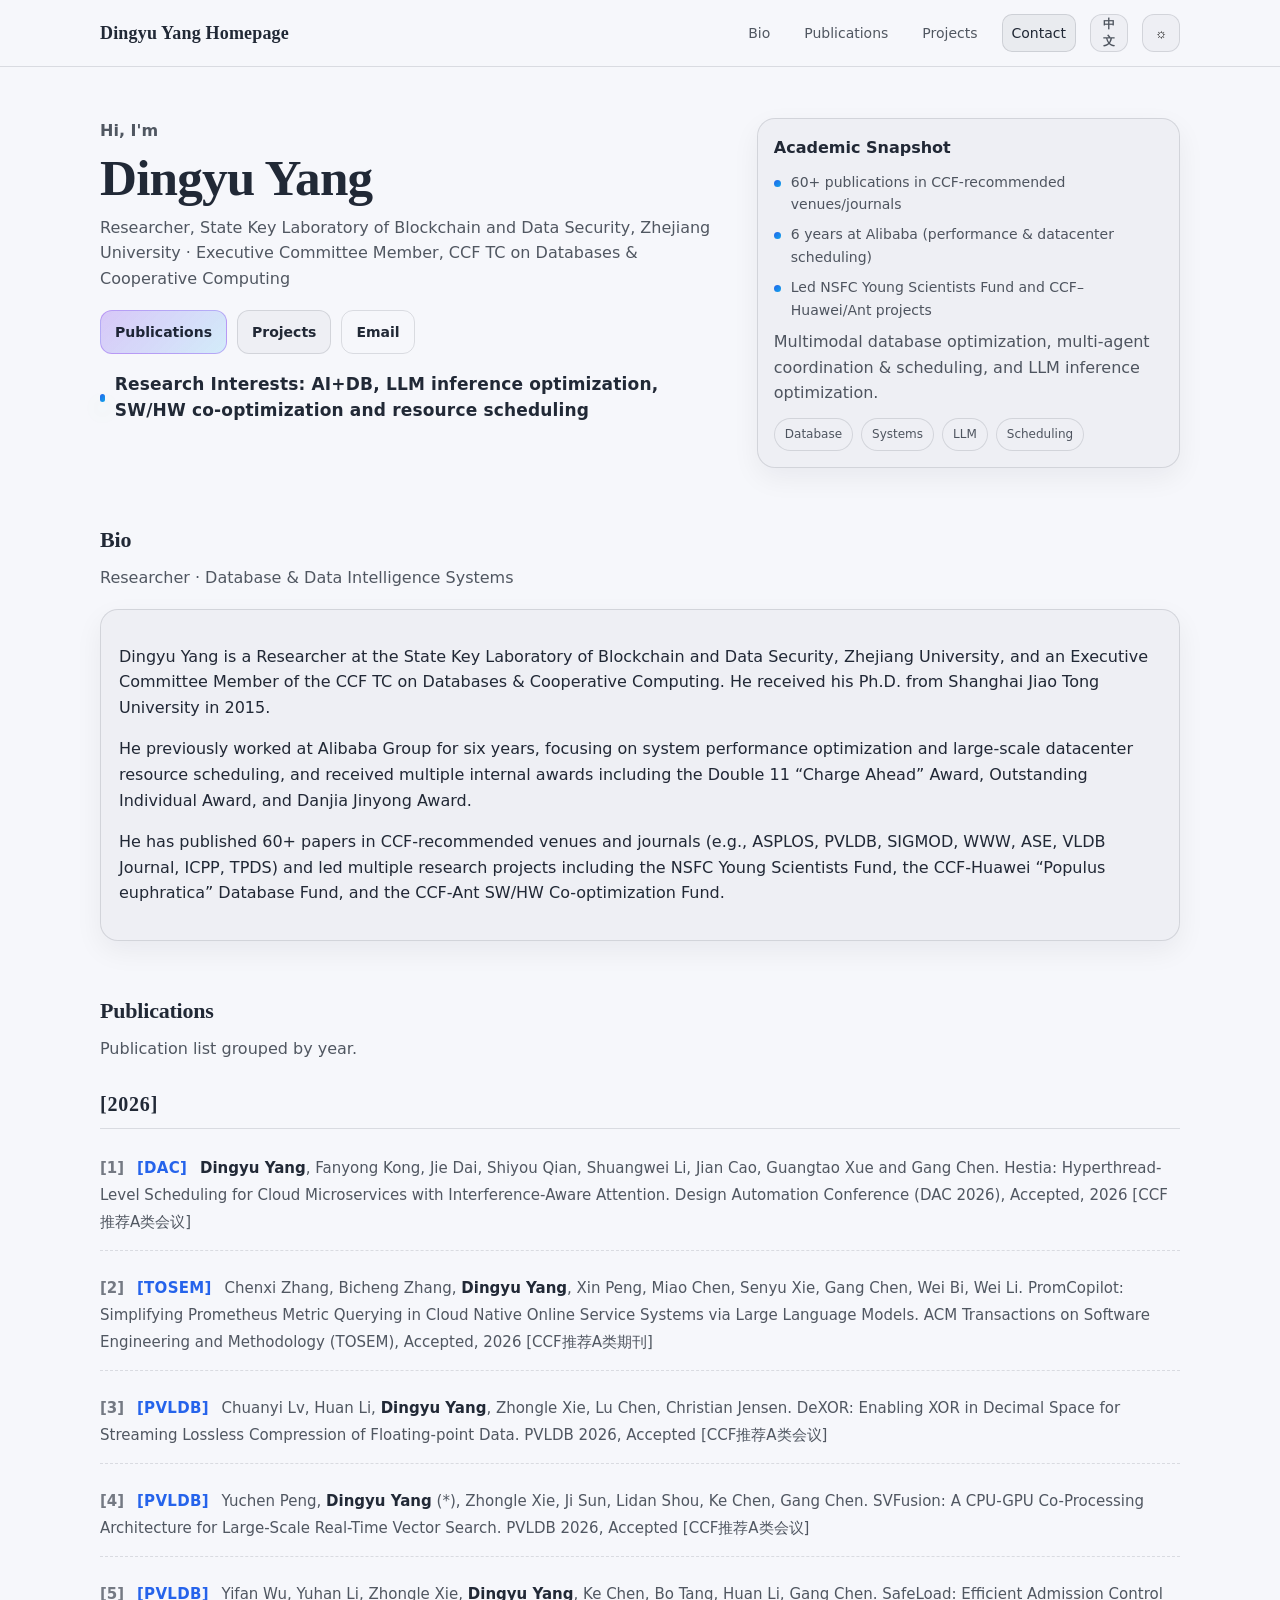
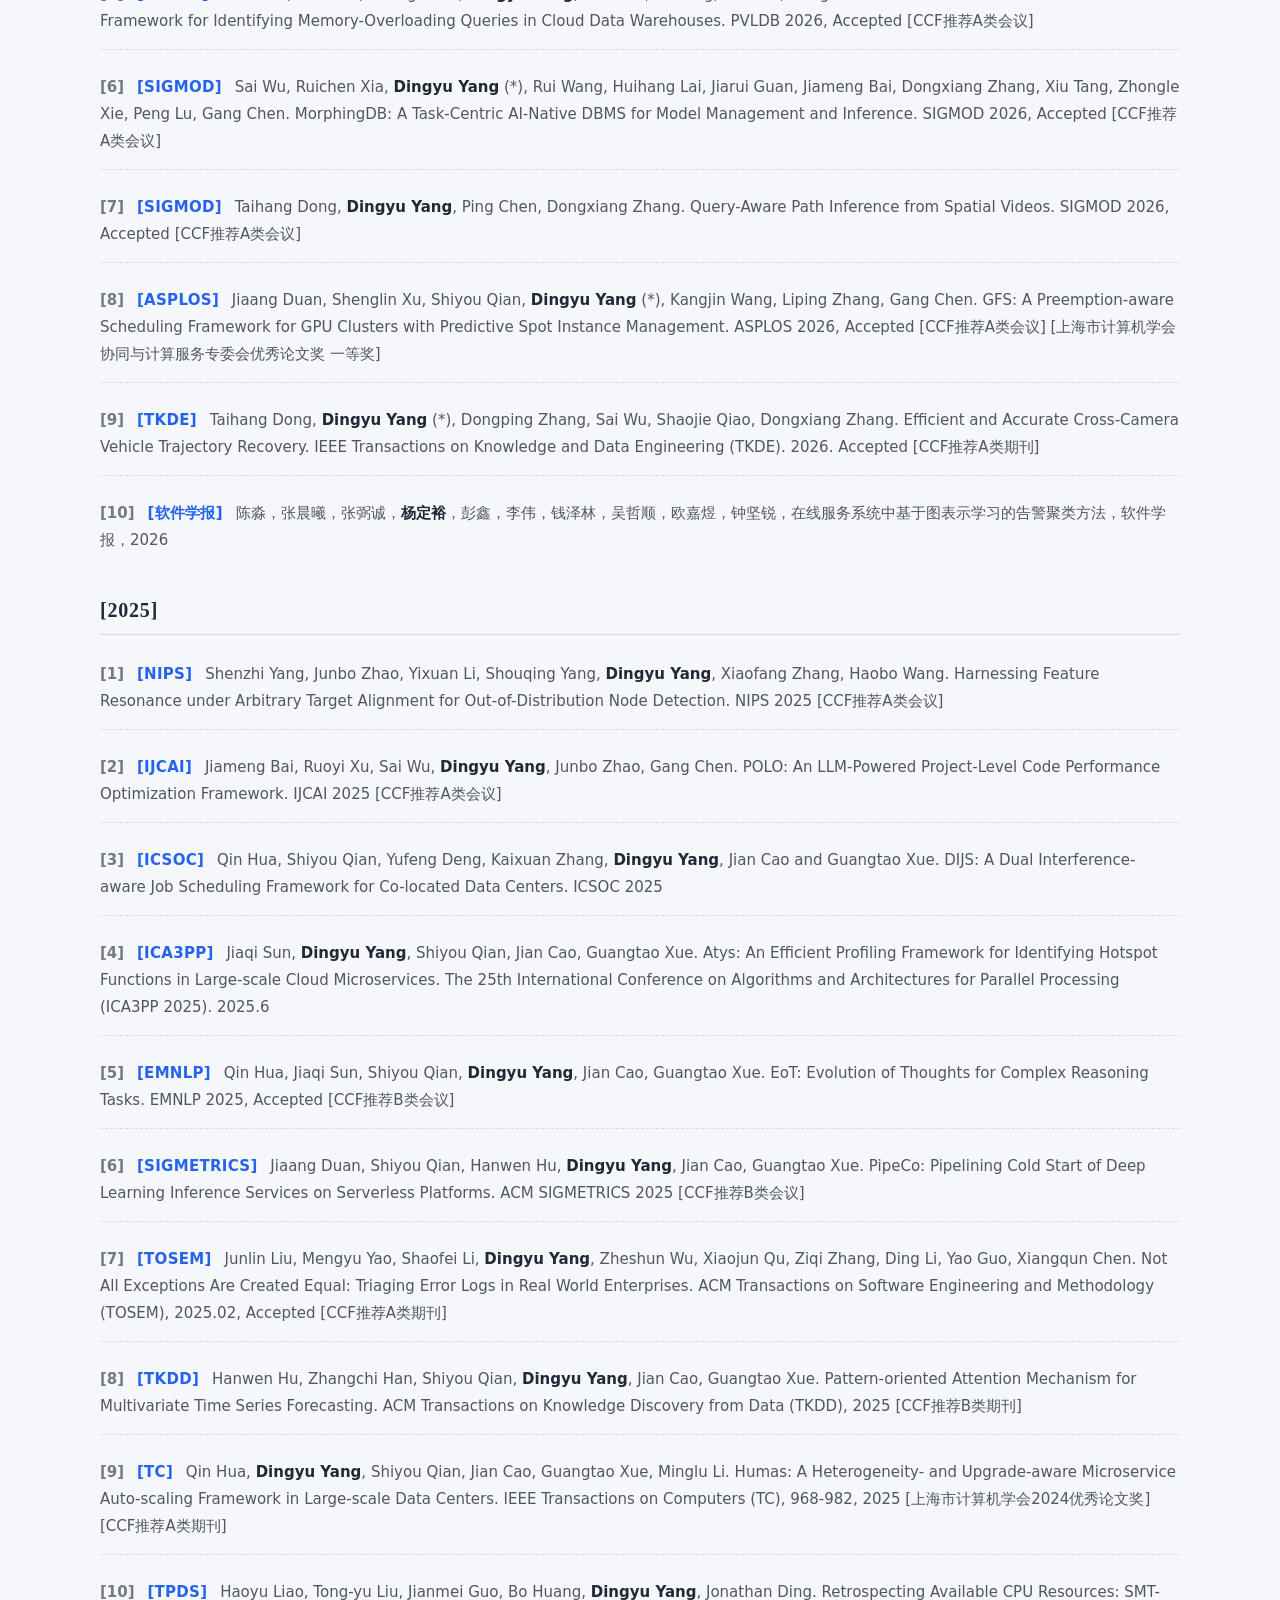
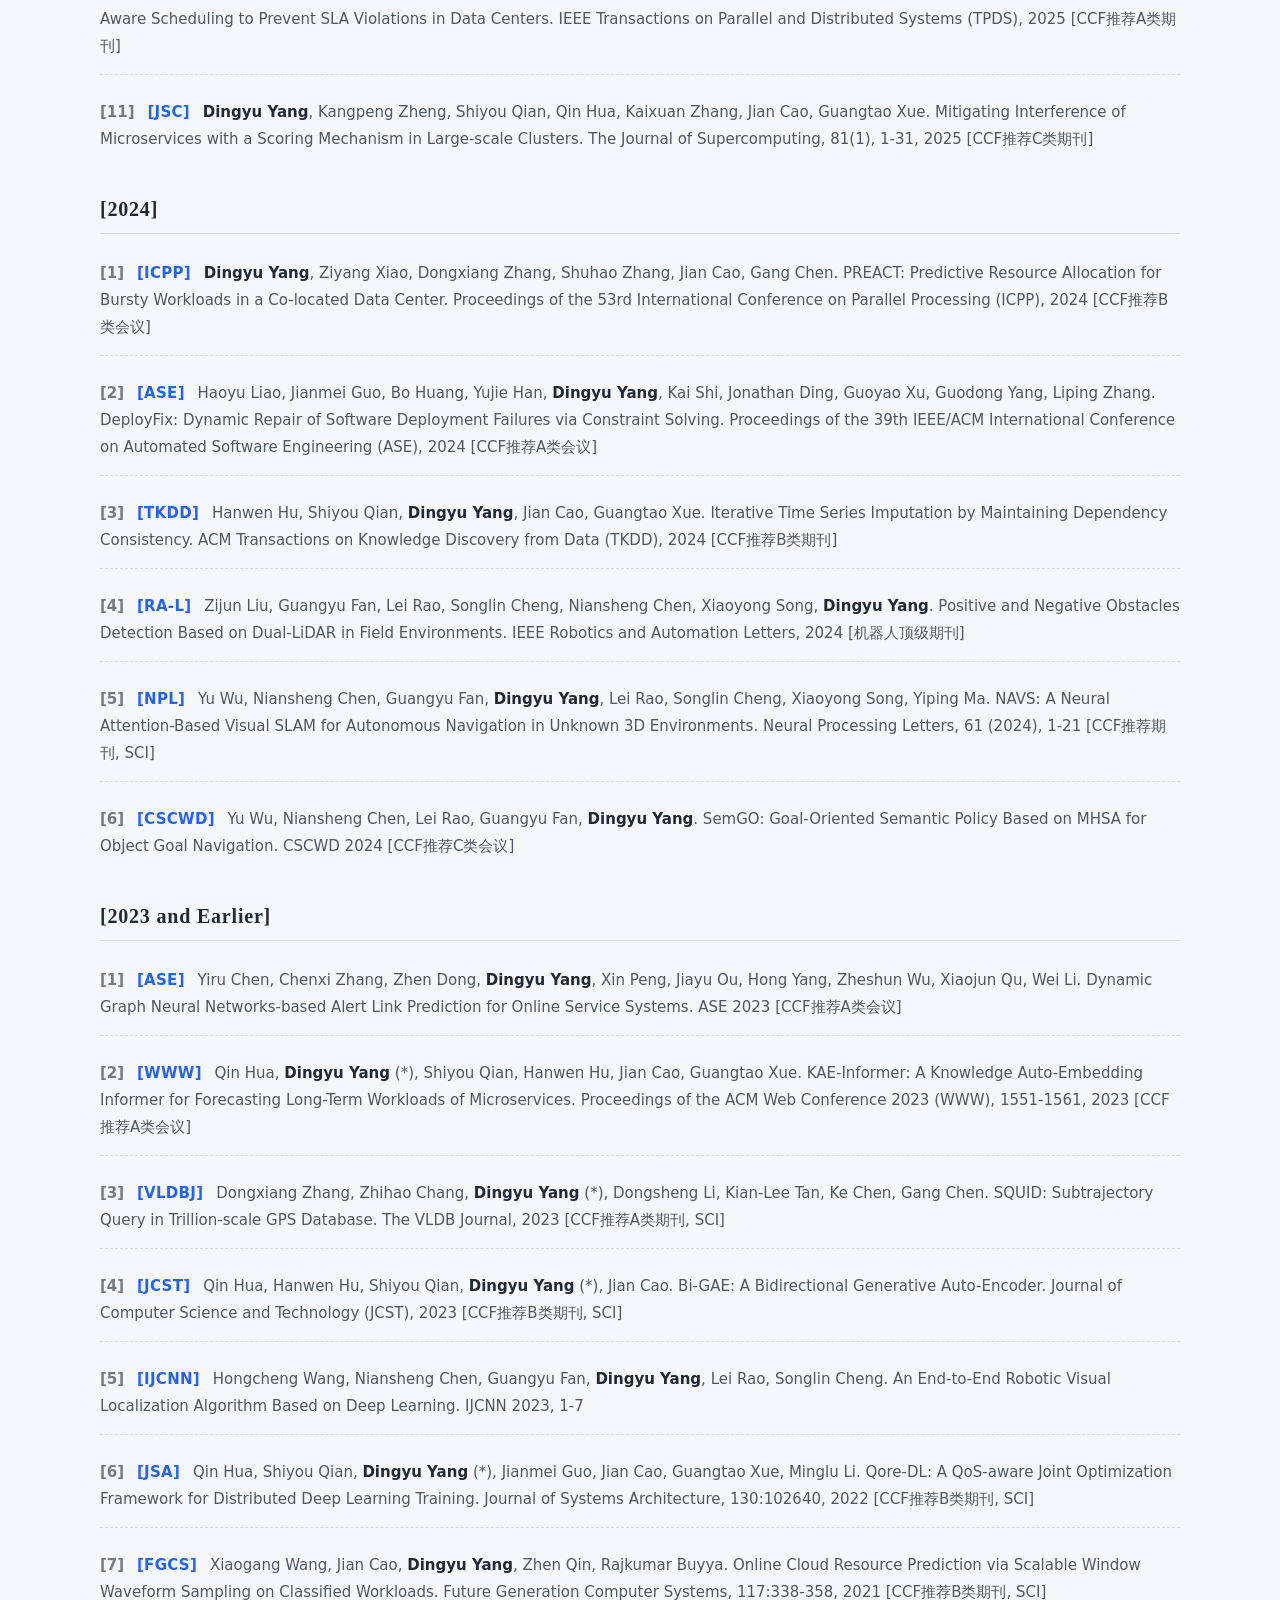
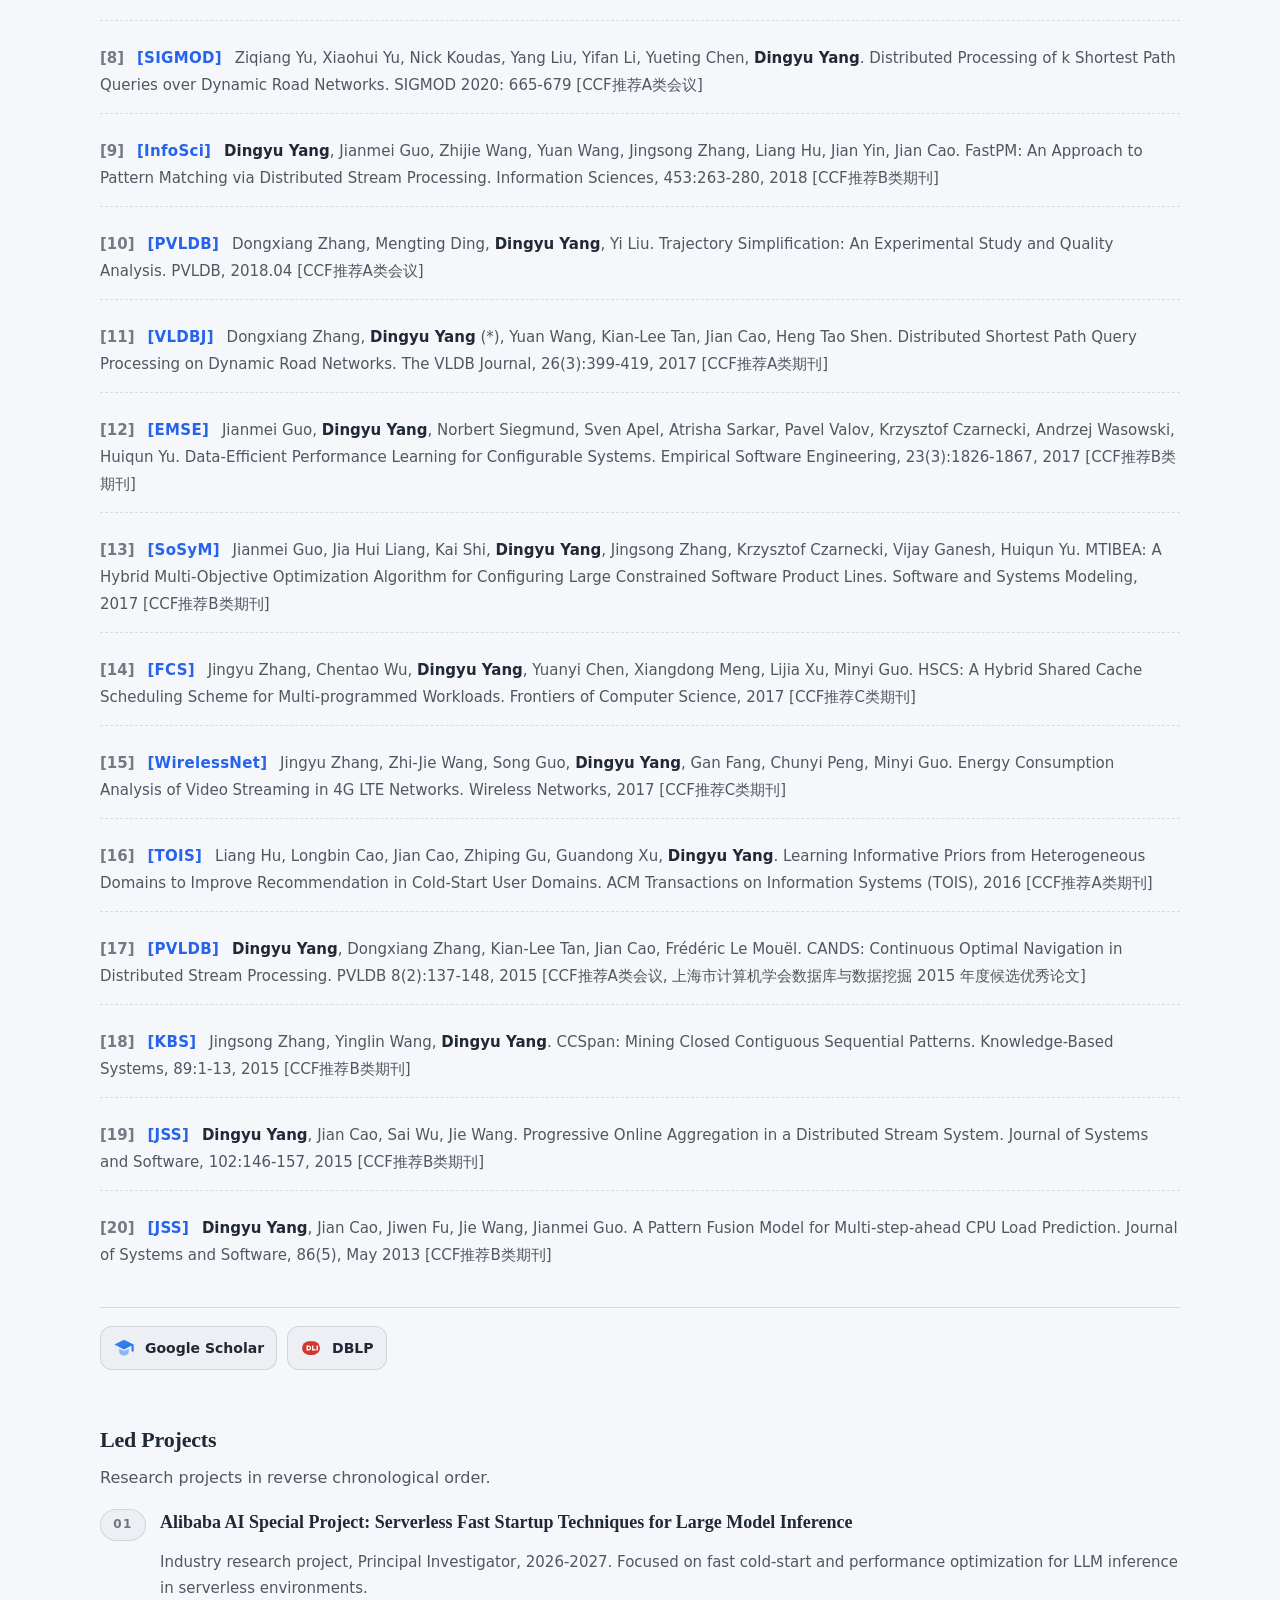
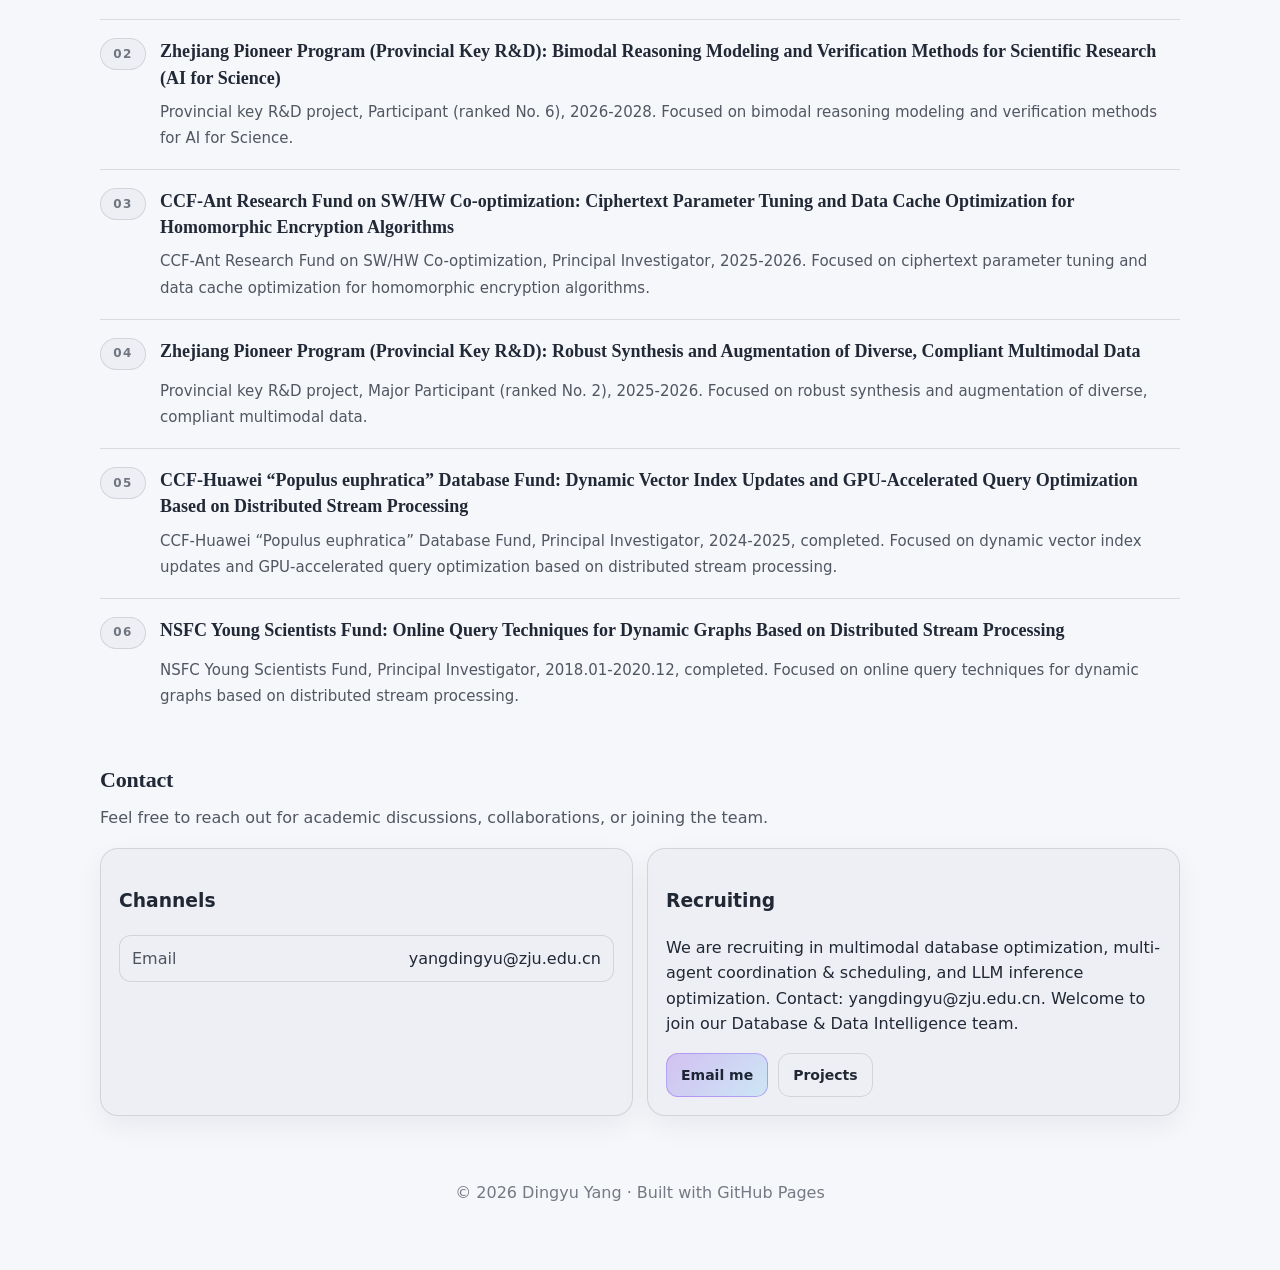
==== index.html @ 8c2ed3d3 "Mirror site files to repository root for Pages" ====
<!doctype html>
<html lang="zh-CN" data-lang="zh">
  <head>
    <meta charset="UTF-8" />
    <meta name="viewport" content="width=device-width, initial-scale=1" />
    <meta name="color-scheme" content="light dark" />

    <title data-i18n="meta.title">你的名字 · 个人主页</title>
    <meta name="description" data-i18n-content="meta.description" content="" />

    <meta property="og:title" data-i18n-content="meta.ogTitle" content="" />
    <meta
      property="og:description"
      data-i18n-content="meta.ogDescription"
      content=""
    />
    <meta property="og:type" content="website" />

    <link rel="icon" href="./assets/favicon.svg" type="image/svg+xml" />
    <link rel="stylesheet" href="./assets/style.css" />
    <script defer src="./assets/main.js"></script>
  </head>

  <body>
    <a class="skip" href="#content" data-i18n="a11y.skip">跳到主要内容</a>

    <header class="top">
      <div class="container top-inner">
        <a class="brand" href="./" data-i18n="hero.siteTitle">杨定裕个人主页</a>

        <nav class="nav" aria-label="主导航">
          <a href="#bio" data-i18n="nav.bio">简介</a>
          <a href="#publications" data-i18n="nav.publications">发表论文</a>
          <a href="#projects" data-i18n="nav.projects">主持项目</a>
          <a href="#contact" data-i18n="nav.contact">联系</a>

          <button class="icon-btn" type="button" data-lang-toggle>
            <span class="lang" aria-hidden="true">EN</span>
            <span class="sr-only" data-i18n="a11y.toggleLang">切换语言</span>
          </button>
          <button class="icon-btn" type="button" data-theme-toggle>
            <span class="icon" aria-hidden="true">☾</span>
            <span class="sr-only" data-i18n="a11y.toggleTheme">切换主题</span>
          </button>
        </nav>
      </div>
    </header>

    <main id="content" class="container">
      <section class="hero">
        <div class="hero-grid">
          <div>
            <p class="kicker" data-i18n="hero.kicker">你好，我是</p>
            <h1 class="title" data-i18n="name">杨定裕</h1>
            <p class="subtitle" data-i18n="hero.subtitle"></p>

            <div class="cta">
              <a class="btn primary" href="#publications" data-i18n="hero.viewPublications"
                >看论文</a
              >
              <a class="btn" href="#projects" data-i18n="hero.viewProjects">看项目</a>
              <a
                class="btn ghost"
                href="mailto:yangdingyu@zju.edu.cn"
                data-i18n="hero.email"
                >邮箱联系</a
              >
            </div>

            <ul class="meta">
              <li>
                <span class="dot" aria-hidden="true"></span>
                <span class="meta-strong" data-i18n="hero.focus"></span>
              </li>
            </ul>
          </div>

          <aside class="card hero-card" aria-label="快速信息">
            <div class="hero-card-body">
              <p class="hero-card-title" data-i18n="hero.cardTitle">Academic Profile</p>
              <ul class="highlights" aria-label="Highlights">
                <li class="highlight" data-i18n="hero.h1"></li>
                <li class="highlight" data-i18n="hero.h2"></li>
                <li class="highlight" data-i18n="hero.h3"></li>
              </ul>
              <p class="hero-card-text" data-i18n="hero.nowText"></p>
              <div class="chips" aria-label="技能标签">
                <span class="chip">Database</span>
                <span class="chip">Systems</span>
                <span class="chip">LLM</span>
                <span class="chip">Scheduling</span>
              </div>
            </div>
          </aside>
        </div>
      </section>

      <section id="bio" class="section">
        <div class="section-head">
          <h2 data-i18n="bio.title">个人简介</h2>
          <p data-i18n="bio.lead"></p>
        </div>

        <article class="card">
          <p data-i18n="bio.p1"></p>
          <p data-i18n="bio.p2"></p>
          <p data-i18n="bio.p3"></p>
        </article>
      </section>

      <section id="publications" class="section">
        <div class="section-head">
          <h2 data-i18n="pubs.title">发表论文</h2>
          <p data-i18n="pubs.lead"></p>
        </div>
        <div data-publications></div>
        <div class="scholar-links" aria-label="Academic Links">
          <a
            class="scholar-link"
            href="https://scholar.google.com/citations?user=vzkukR0AAAAJ"
            target="_blank"
            rel="noreferrer"
            aria-label="Google Scholar"
            title="Google Scholar"
          >
            <img
              class="profile-logo"
              src="./assets/google-scholar.svg"
              alt="Google Scholar"
              width="22"
              height="22"
            />
            <span>Google Scholar</span>
          </a>
          <a
            class="scholar-link"
            href="https://dblp.org/pid/119/6899.html"
            target="_blank"
            rel="noreferrer"
            aria-label="DBLP"
            title="DBLP"
          >
            <img
              class="profile-logo"
              src="./assets/dblp.svg"
              alt="DBLP"
              width="22"
              height="22"
            />
            <span>DBLP</span>
          </a>
        </div>
      </section>

      <section id="projects" class="section">
        <div class="section-head">
          <h2 data-i18n="projects.title">主持项目</h2>
          <p data-i18n="projects.lead"></p>
        </div>

        <ol class="project-entries">
          <li class="project-entry">
            <div class="project-entry-head">
              <span class="project-index">01</span>
              <h3 class="project-entry-title" data-i18n="projects.p1.title"></h3>
            </div>
            <p class="project-entry-meta" data-i18n="projects.p1.meta"></p>
          </li>
          <li class="project-entry">
            <div class="project-entry-head">
              <span class="project-index">02</span>
              <h3 class="project-entry-title" data-i18n="projects.p2.title"></h3>
            </div>
            <p class="project-entry-meta" data-i18n="projects.p2.meta"></p>
          </li>
          <li class="project-entry">
            <div class="project-entry-head">
              <span class="project-index">03</span>
              <h3 class="project-entry-title" data-i18n="projects.p3.title"></h3>
            </div>
            <p class="project-entry-meta" data-i18n="projects.p3.meta"></p>
          </li>
          <li class="project-entry">
            <div class="project-entry-head">
              <span class="project-index">04</span>
              <h3 class="project-entry-title" data-i18n="projects.p4.title"></h3>
            </div>
            <p class="project-entry-meta" data-i18n="projects.p4.meta"></p>
          </li>
          <li class="project-entry">
            <div class="project-entry-head">
              <span class="project-index">05</span>
              <h3 class="project-entry-title" data-i18n="projects.p5.title"></h3>
            </div>
            <p class="project-entry-meta" data-i18n="projects.p5.meta"></p>
          </li>
          <li class="project-entry">
            <div class="project-entry-head">
              <span class="project-index">06</span>
              <h3 class="project-entry-title" data-i18n="projects.p6.title"></h3>
            </div>
            <p class="project-entry-meta" data-i18n="projects.p6.meta"></p>
          </li>
        </ol>
      </section>

      <section id="contact" class="section">
        <div class="section-head">
          <h2 data-i18n="contact.title">联系我</h2>
          <p data-i18n="contact.lead"></p>
        </div>

        <div class="grid-2">
          <div class="card">
            <h3 data-i18n="contact.channels">常用渠道</h3>
            <ul class="contact">
              <li>
                <span class="muted">Email</span>
                <a href="mailto:yangdingyu@zju.edu.cn">yangdingyu@zju.edu.cn</a>
              </li>
            </ul>
          </div>

          <div class="card">
            <h3 data-i18n="contact.joinTitle">团队招收</h3>
            <p data-i18n="contact.joinBody"></p>
            <div class="cta">
              <a class="btn primary" href="mailto:yangdingyu@zju.edu.cn" data-i18n="contact.joinCta"
                >邮件联系</a
              >
              <a class="btn ghost" href="#projects" data-i18n="contact.joinMore">看项目</a>
            </div>
          </div>
        </div>
      </section>

      <footer class="footer">
        <p>
          © <span data-year></span> <span data-i18n="footer.text"></span>
        </p>
      </footer>
    </main>
  </body>
</html>
---- assets/style.css ----
:root {
  --bg: #0b1220;
  --panel: rgba(255, 255, 255, 0.055);
  --panel-strong: rgba(255, 255, 255, 0.09);
  --text: rgba(255, 255, 255, 0.9);
  --muted: rgba(255, 255, 255, 0.72);
  --faint: rgba(255, 255, 255, 0.58);
  --border: rgba(255, 255, 255, 0.12);
  --brand: #2563eb;
  --brand-2: #0ea5e9;
  --shadow: 0 10px 28px rgba(0, 0, 0, 0.28);

  --radius: 18px;
  --radius-sm: 12px;
  --max: 1080px;
  --header-height: 74px;

  --font: ui-sans-serif, system-ui, -apple-system, "Segoe UI", Roboto,
    "PingFang SC", "Hiragino Sans GB", "Noto Sans CJK SC", "Microsoft YaHei",
    "Helvetica Neue", Arial, "Apple Color Emoji", "Segoe UI Emoji";

  --font-serif: ui-serif, Georgia, Cambria, "Times New Roman",
    "Noto Serif CJK SC", "Songti SC", STSong, serif;
}

html[data-theme="light"] {
  --bg: #f6f7fb;
  --panel: rgba(10, 18, 32, 0.03);
  --panel-strong: rgba(10, 18, 32, 0.055);
  --text: rgba(10, 18, 32, 0.9);
  --muted: rgba(10, 18, 32, 0.7);
  --faint: rgba(10, 18, 32, 0.55);
  --border: rgba(10, 18, 32, 0.12);
  --shadow: 0 10px 28px rgba(10, 18, 32, 0.06);
}

* {
  box-sizing: border-box;
}

html,
body {
  height: 100%;
  scroll-behavior: smooth;
}

body {
  margin: 0;
  padding-top: var(--header-height);
  font-family: var(--font);
  color: var(--text);
  background: var(--bg);
  line-height: 1.6;
}

a {
  color: inherit;
  text-decoration: none;
}

a:hover {
  text-decoration: underline;
}

.container {
  width: min(var(--max), calc(100% - 40px));
  margin: 0 auto;
}

.skip {
  position: absolute;
  left: -999px;
  top: 12px;
  padding: 10px 12px;
  background: var(--panel-strong);
  border: 1px solid var(--border);
  border-radius: 10px;
}

.skip:focus {
  left: 12px;
}

.top {
  position: fixed;
  top: 0;
  left: 0;
  right: 0;
  z-index: 10;
  backdrop-filter: blur(14px);
  background: rgba(5, 10, 18, 0.55);
  background: color-mix(in srgb, var(--bg) 72%, transparent);
  border-bottom: 1px solid var(--border);
}

html[data-theme="light"] .top {
  background: rgba(246, 247, 251, 0.85);
  background: color-mix(in srgb, var(--bg) 84%, transparent);
}

.top-inner {
  display: flex;
  align-items: center;
  justify-content: space-between;
  padding: 14px 0;
  gap: 14px;
}

.brand {
  display: inline-flex;
  align-items: center;
  min-height: 24px;
  color: var(--text);
  text-decoration: none;
  font-family: var(--font-serif);
  font-size: 18px;
  font-weight: 700;
  letter-spacing: 0.01em;
  white-space: nowrap;
}

.brand:hover {
  text-decoration: none;
}

.nav {
  display: flex;
  align-items: center;
  gap: 14px;
  font-size: 14px;
}

.nav a {
  padding: 8px 10px;
  border-radius: 10px;
  color: var(--muted);
  text-decoration: none;
  transition:
    color 160ms ease,
    background-color 160ms ease,
    box-shadow 160ms ease;
}

.nav a:hover {
  background: var(--panel);
  color: var(--text);
}

.nav a.is-active {
  color: var(--text);
  background: var(--panel-strong);
  box-shadow: inset 0 0 0 1px var(--border);
}

.icon-btn {
  display: inline-flex;
  align-items: center;
  justify-content: center;
  width: 38px;
  height: 38px;
  border-radius: 12px;
  border: 1px solid var(--border);
  background: var(--panel);
  cursor: pointer;
}

.icon-btn:hover {
  background: var(--panel-strong);
}

.sr-only {
  position: absolute;
  width: 1px;
  height: 1px;
  padding: 0;
  margin: -1px;
  overflow: hidden;
  clip: rect(0, 0, 0, 0);
  white-space: nowrap;
  border: 0;
}

.lang {
  font-weight: 800;
  font-size: 12px;
  letter-spacing: 0.2px;
  color: var(--muted);
}

.hero {
  padding: 44px 0 10px;
}

.hero-grid {
  display: grid;
  grid-template-columns: 1.5fr 1fr;
  gap: 22px;
  align-items: start;
}

.kicker {
  margin: 0 0 6px;
  color: var(--muted);
  font-weight: 600;
}

.title {
  margin: 0 0 10px;
  font-size: clamp(38px, 4vw, 56px);
  line-height: 1.08;
  letter-spacing: -0.8px;
  font-family: var(--font-serif);
}

.subtitle {
  margin: 0 0 18px;
  color: var(--muted);
  font-size: 16px;
  max-width: 60ch;
}

.cta {
  display: flex;
  flex-wrap: wrap;
  gap: 10px;
  align-items: center;
}

.btn {
  display: inline-flex;
  align-items: center;
  justify-content: center;
  padding: 10px 14px;
  border-radius: 12px;
  border: 1px solid var(--border);
  background: var(--panel);
  text-decoration: none;
  font-weight: 600;
  font-size: 14px;
  gap: 8px;
}

.btn:hover {
  background: var(--panel-strong);
  text-decoration: none;
}

.btn.primary {
  border-color: rgba(124, 58, 237, 0.35);
  background: linear-gradient(135deg, rgba(124, 58, 237, 0.25), rgba(56, 189, 248, 0.18));
}

.btn.ghost {
  background: transparent;
}

.meta {
  margin: 18px 0 0;
  padding: 0;
  list-style: none;
  display: grid;
  gap: 8px;
  color: var(--faint);
  font-size: 14px;
}

.meta li {
  display: flex;
  align-items: center;
  gap: 10px;
}

.meta-strong {
  color: var(--text);
  font-size: 17px;
  line-height: 1.5;
  font-weight: 600;
  letter-spacing: 0.01em;
}

.dot {
  width: 8px;
  height: 8px;
  border-radius: 999px;
  background: linear-gradient(135deg, var(--brand), var(--brand-2));
  box-shadow: 0 10px 20px rgba(34, 197, 94, 0.2);
}

.card {
  background: var(--panel);
  border: 1px solid var(--border);
  border-radius: var(--radius);
  padding: 18px;
  box-shadow: var(--shadow);
}

.hero-card {
  padding: 16px;
  display: flex;
  flex-direction: column;
  gap: 12px;
}

.hero-card-body {
  padding-top: 0;
}

.hero-card-title {
  margin: 0;
  font-weight: 800;
}

.hero-card-text {
  margin: 8px 0 12px;
  color: var(--muted);
}

.highlights {
  margin: 10px 0 0;
  padding: 0;
  list-style: none;
  display: grid;
  gap: 8px;
}

.highlight {
  display: flex;
  gap: 10px;
  align-items: baseline;
  color: var(--muted);
  font-size: 14px;
}

.highlight::before {
  content: "";
  width: 7px;
  height: 7px;
  border-radius: 999px;
  margin-top: 7px;
  background: linear-gradient(135deg, var(--brand), var(--brand-2));
  flex: none;
}

.chips {
  display: flex;
  flex-wrap: wrap;
  gap: 8px;
}

.chip {
  padding: 6px 10px;
  border-radius: 999px;
  border: 1px solid var(--border);
  background: rgba(255, 255, 255, 0.04);
  font-size: 12px;
  color: var(--muted);
}

.scholar-links {
  display: flex;
  flex-wrap: wrap;
  gap: 10px;
  margin-top: 24px;
  padding-top: 18px;
  border-top: 1px solid var(--border);
}

.scholar-link {
  display: inline-flex;
  align-items: center;
  gap: 10px;
  padding: 10px 12px;
  border-radius: 12px;
  border: 1px solid var(--border);
  background: var(--panel);
  color: var(--text);
  text-decoration: none;
  font-size: 14px;
  font-weight: 600;
  transition:
    transform 160ms ease,
    background-color 160ms ease,
    border-color 160ms ease;
}

.scholar-link:hover {
  text-decoration: none;
  background: var(--panel-strong);
  border-color: color-mix(in srgb, var(--brand) 40%, var(--border));
  transform: translateY(-1px);
}

.profile-logo {
  width: 22px;
  height: 22px;
  display: block;
  flex: none;
}

.section {
  padding: 44px 0 8px;
  scroll-margin-top: calc(var(--header-height) + 18px);
}

.section-head {
  display: grid;
  gap: 8px;
  margin-bottom: 18px;
}

.section-head h2,
.section-head h1 {
  margin: 0;
  font-size: 22px;
  font-family: var(--font-serif);
  letter-spacing: -0.2px;
}

.section-head p {
  margin: 0;
  color: var(--muted);
}

.grid-3 {
  display: grid;
  grid-template-columns: repeat(3, 1fr);
  gap: 14px;
}

.grid-2 {
  display: grid;
  grid-template-columns: 1fr 1fr;
  gap: 14px;
}

.project-entries {
  list-style: none;
  margin: 0;
  padding: 0;
  display: grid;
  gap: 18px;
}

.project-entry {
  padding: 0 0 18px;
  border-bottom: 1px solid var(--border);
}

.project-entry:last-child {
  padding-bottom: 0;
  border-bottom: 0;
}

.project-entry-head {
  display: grid;
  grid-template-columns: 46px 1fr;
  gap: 14px;
  align-items: start;
}

.project-index {
  display: inline-flex;
  align-items: center;
  justify-content: center;
  min-height: 32px;
  border-radius: 999px;
  background: var(--panel);
  border: 1px solid var(--border);
  color: var(--faint);
  font-size: 12px;
  font-weight: 700;
  letter-spacing: 0.12em;
  font-variant-numeric: tabular-nums;
}

.project-entry-title {
  margin: 0;
  font-size: 18px;
  line-height: 1.45;
  font-family: var(--font-serif);
  color: var(--text);
}

.project-entry-meta {
  margin: 8px 0 0 60px;
  color: var(--muted);
  font-size: 15px;
  line-height: 1.75;
}

.links {
  display: flex;
  gap: 12px;
  font-size: 14px;
}

.links a {
  color: var(--text);
  text-decoration: none;
  border-bottom: 1px dashed rgba(255, 255, 255, 0.25);
}

html[data-theme="light"] .links a {
  border-bottom-color: rgba(10, 18, 32, 0.25);
}

.links a:hover {
  border-bottom-style: solid;
}

.timeline {
  list-style: none;
  padding: 0;
  margin: 0;
  display: grid;
  gap: 14px;
}

.pub-year {
  margin: 26px 0 12px;
  color: var(--text);
  font-weight: 700;
  letter-spacing: 0.04em;
  font-family: var(--font-serif);
  font-size: 20px;
  padding-bottom: 8px;
  border-bottom: 1px solid var(--border);
}

.pubs {
  list-style: none;
  padding: 0;
  margin: 0;
  display: grid;
  gap: 10px;
}

.pub-item {
  padding: 14px 0;
  border-bottom: 1px dashed var(--border);
}

.pub-idx {
  color: var(--faint);
  font-weight: 800;
  font-variant-numeric: tabular-nums;
  margin-right: 8px;
}

.pub-citation {
  margin: 0;
  color: var(--muted);
  font-size: 15px;
  line-height: 1.8;
}

.pub-badge {
  display: inline-flex;
  align-items: center;
  margin-right: 8px;
  color: var(--brand);
  font-weight: 800;
  letter-spacing: 0.02em;
}

.pub-author-strong {
  color: var(--text);
  font-weight: 800;
}

.pub-item:last-child {
  border-bottom: 0;
}

.timeline-item {
  padding: 16px 18px;
}

.timeline-head {
  display: flex;
  align-items: baseline;
  justify-content: space-between;
  gap: 14px;
}

.timeline-item h3 {
  margin: 0;
  font-size: 16px;
}

.timeline-item p {
  margin: 10px 0 0;
  color: var(--muted);
}

.muted {
  color: var(--muted);
}

.fine {
  margin: 12px 0 0;
  font-size: 13px;
}

.contact {
  margin: 0;
  padding: 0;
  list-style: none;
  display: grid;
  gap: 10px;
}

.contact li {
  display: flex;
  align-items: center;
  justify-content: space-between;
  gap: 12px;
  padding: 10px 12px;
  border: 1px solid var(--border);
  border-radius: var(--radius-sm);
  background: rgba(255, 255, 255, 0.03);
}

.footer {
  padding: 40px 0 48px;
  color: var(--faint);
  text-align: center;
}

code {
  font-family: ui-monospace, SFMono-Regular, Menlo, Monaco, Consolas,
    "Liberation Mono", "Courier New", monospace;
}

@media (max-width: 920px) {
  .hero-grid {
    grid-template-columns: 1fr;
  }
  .grid-3 {
    grid-template-columns: 1fr;
  }
  .grid-2 {
    grid-template-columns: 1fr;
  }
  .nav a {
    display: none;
  }
  .project-entry-head {
    grid-template-columns: 38px 1fr;
    gap: 12px;
  }
  .project-entry-meta {
    margin-left: 50px;
  }
}
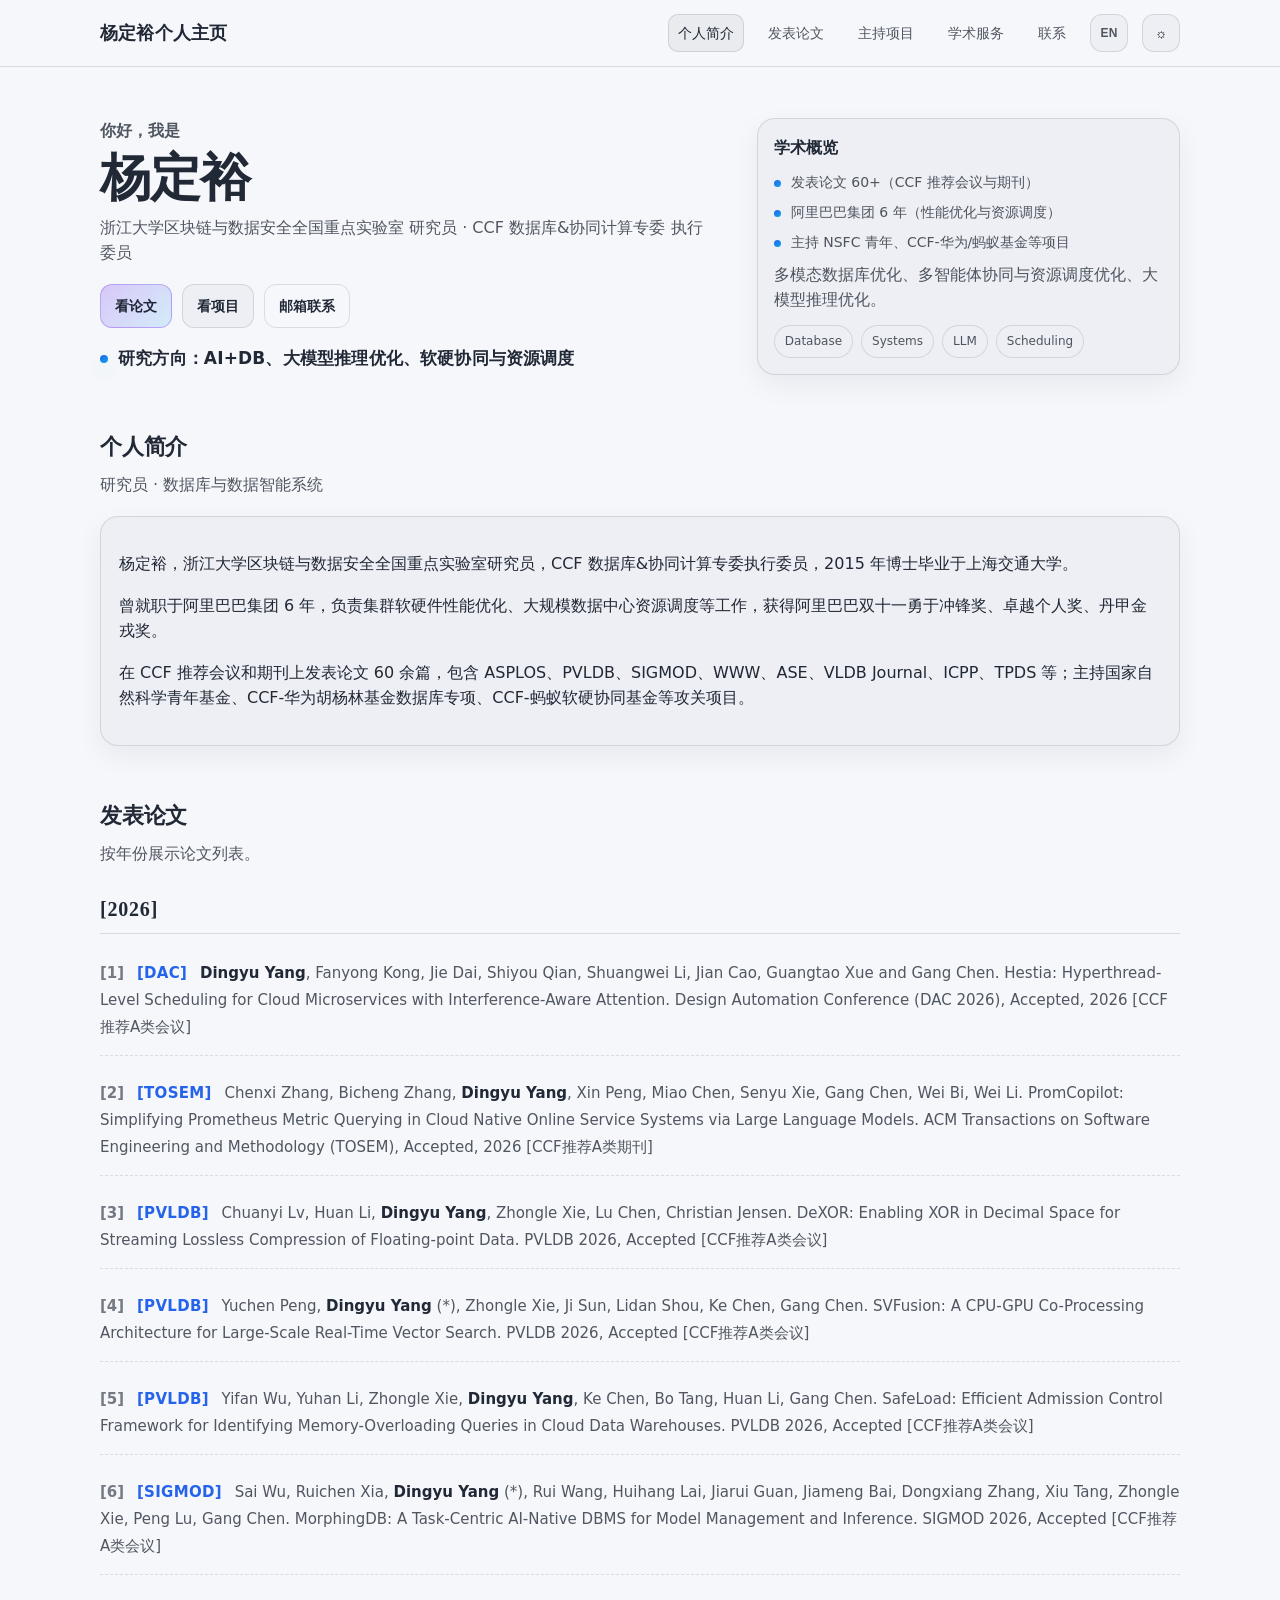
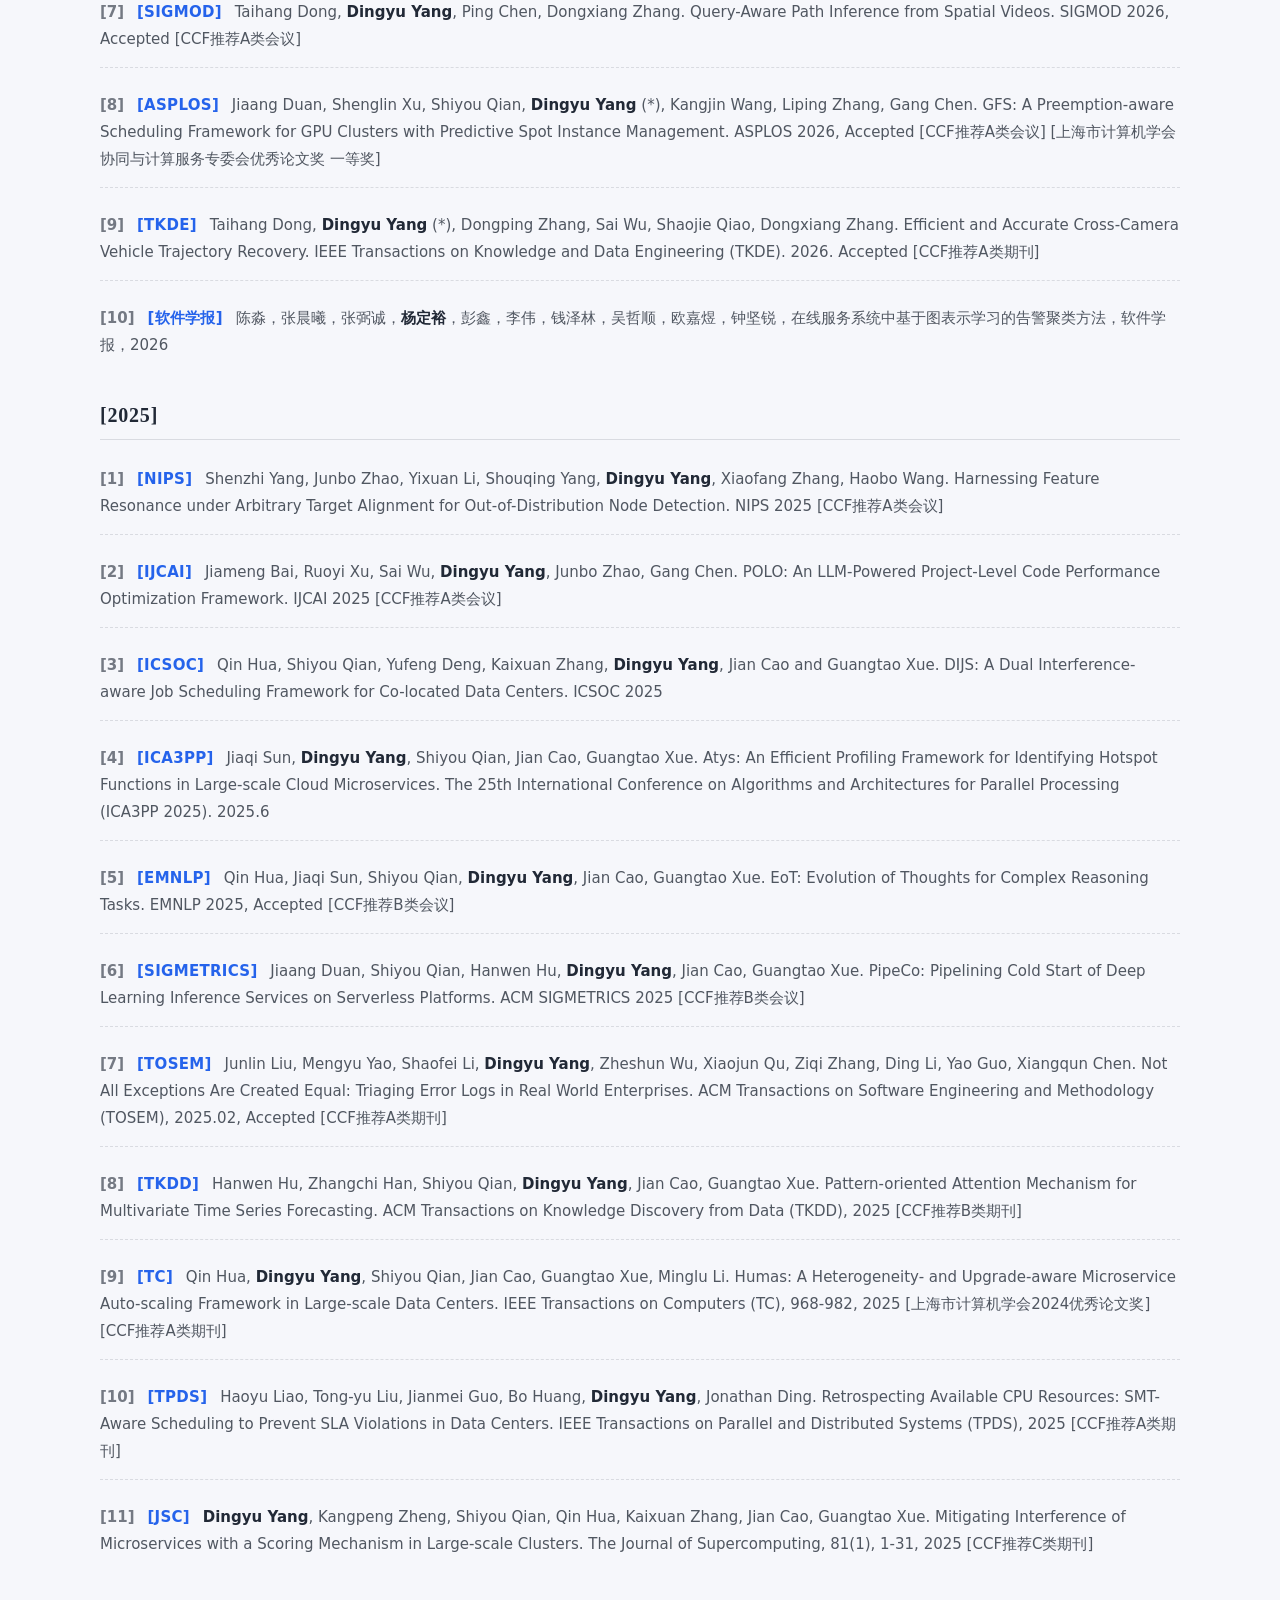
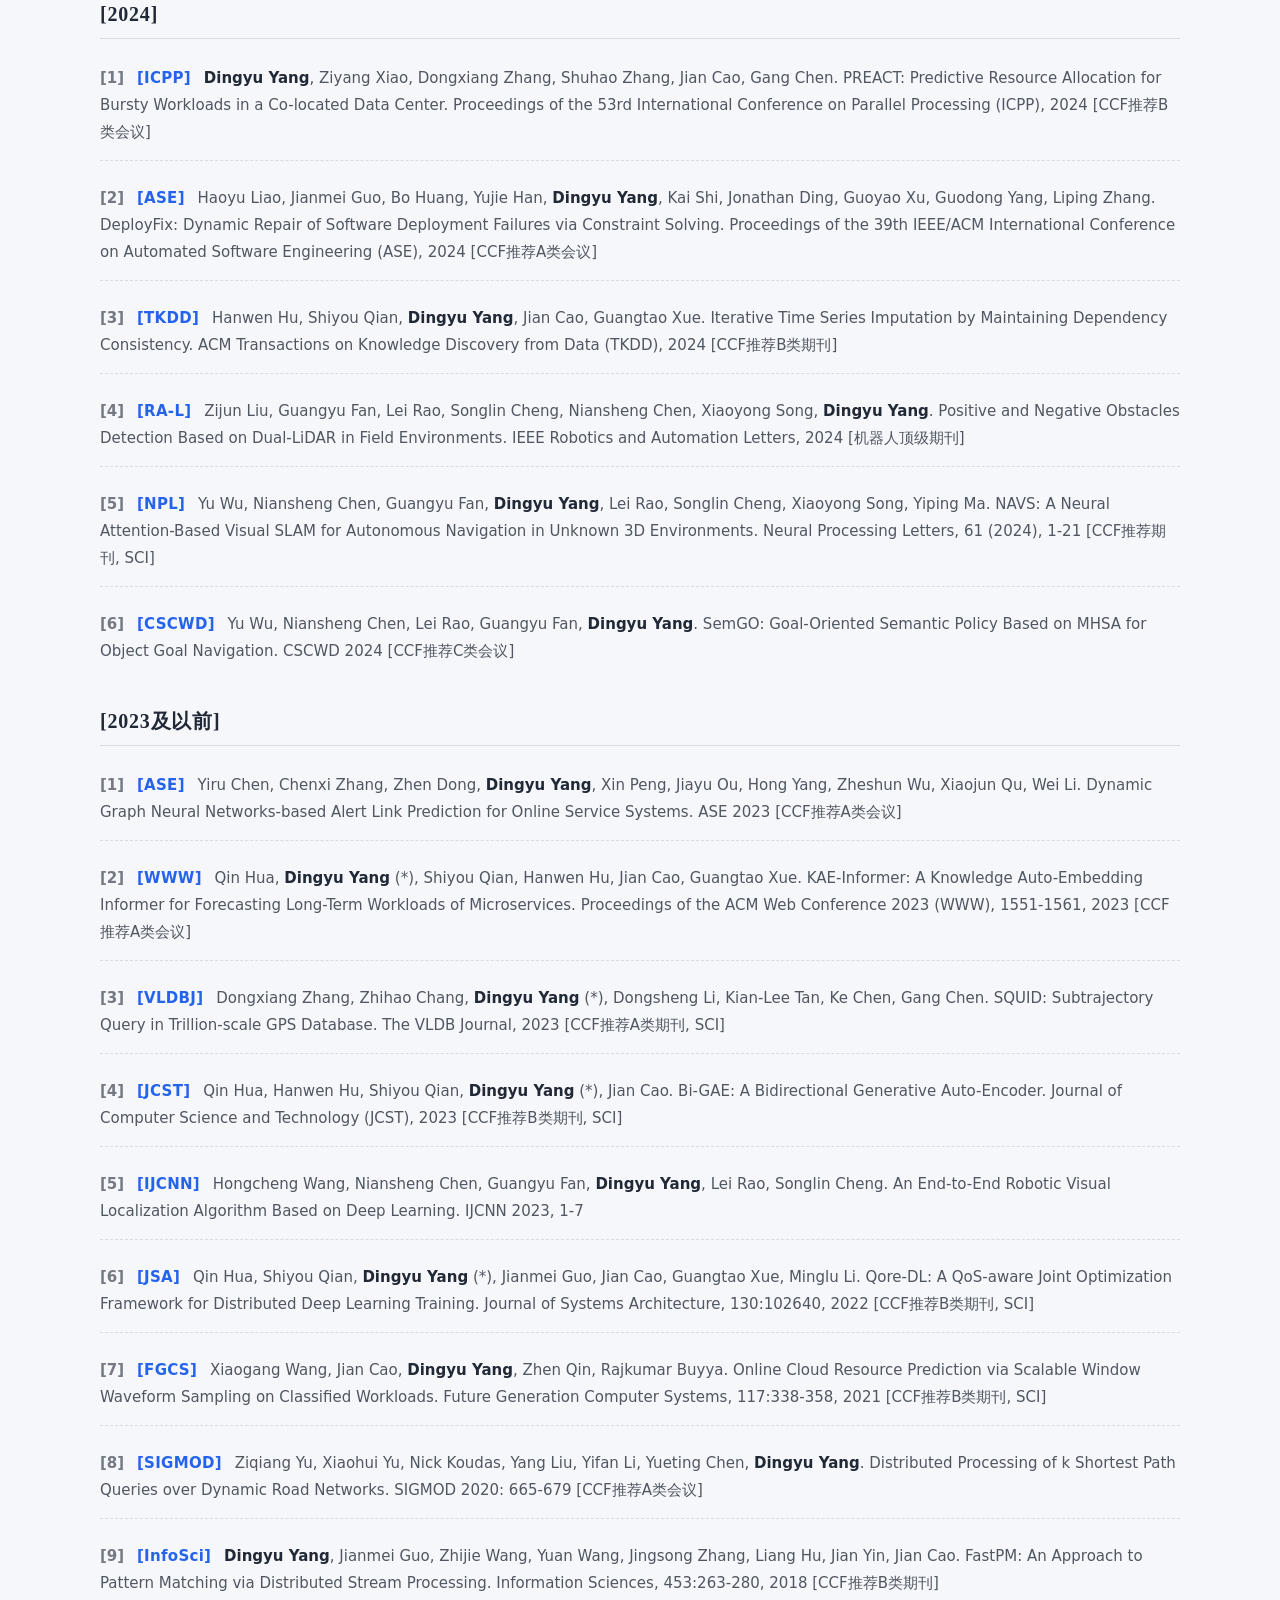
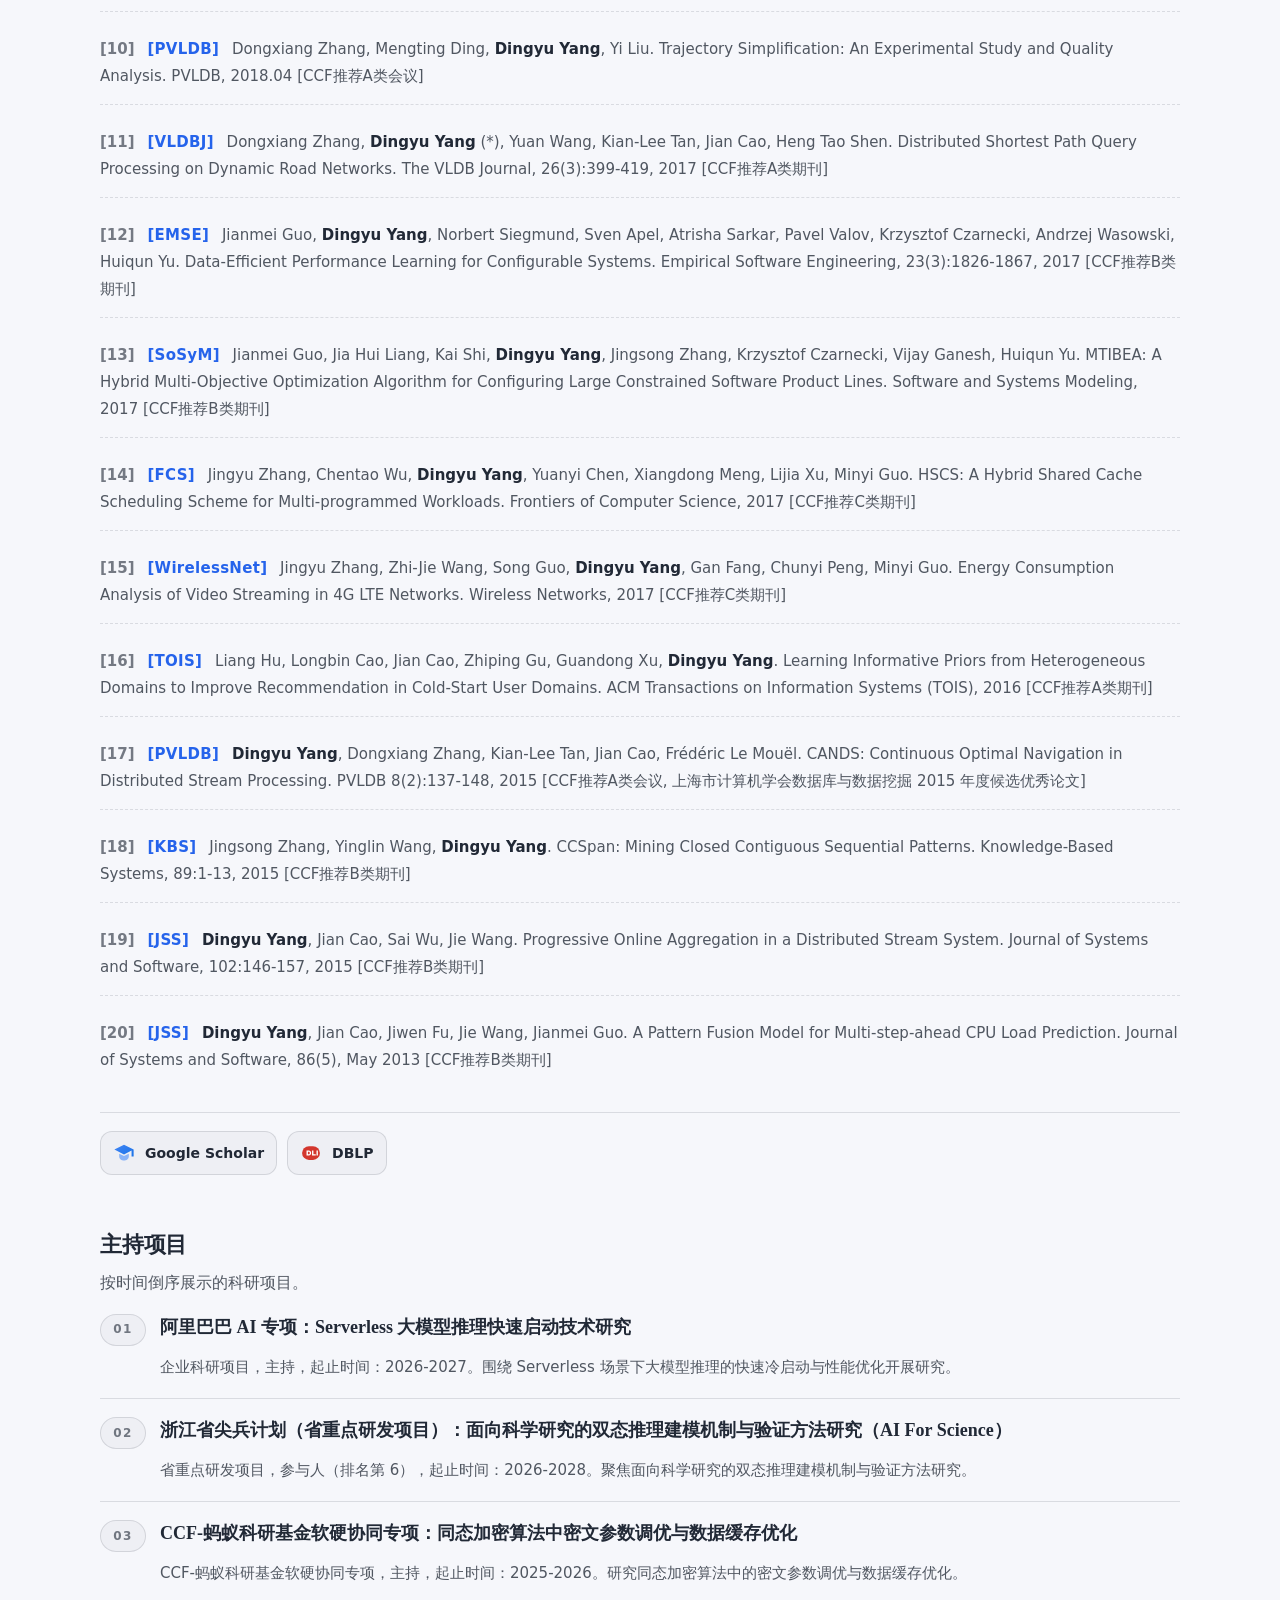
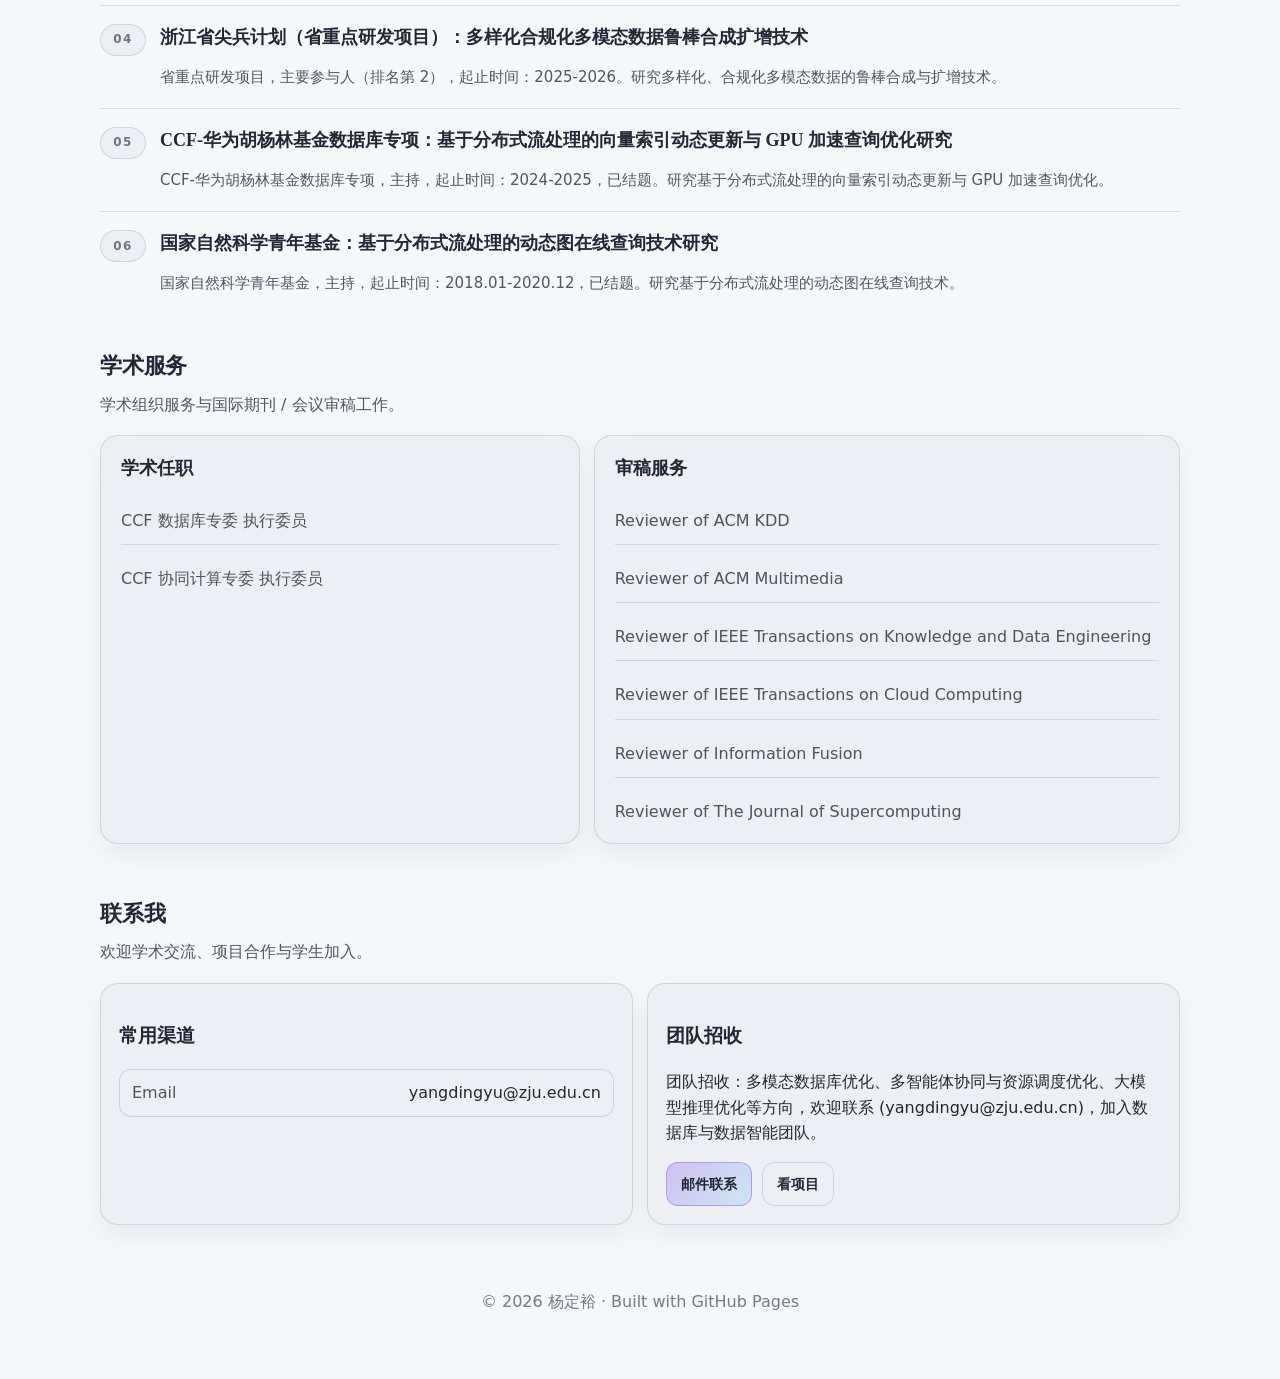
==== commit 10419ded: "Add stats page and academic service section" ====
--- a/index.html
+++ b/index.html
@@ -18,6 +18,7 @@
 
     <link rel="icon" href="./assets/favicon.svg" type="image/svg+xml" />
     <link rel="stylesheet" href="./assets/style.css" />
+    <script src="./assets/site-config.js"></script>
     <script defer src="./assets/main.js"></script>
   </head>
 
@@ -32,6 +33,7 @@
           <a href="#bio" data-i18n="nav.bio">简介</a>
           <a href="#publications" data-i18n="nav.publications">发表论文</a>
           <a href="#projects" data-i18n="nav.projects">主持项目</a>
+          <a href="#service" data-i18n="nav.service">学术服务</a>
           <a href="#contact" data-i18n="nav.contact">联系</a>
 
           <button class="icon-btn" type="button" data-lang-toggle>
@@ -204,6 +206,35 @@
         </ol>
       </section>
 
+      <section id="service" class="section">
+        <div class="section-head">
+          <h2 data-i18n="service.title">学术服务</h2>
+          <p data-i18n="service.lead"></p>
+        </div>
+
+        <div class="service-grid">
+          <article class="card service-card">
+            <h3 class="service-card-title" data-i18n="service.committeeTitle">学术任职</h3>
+            <ul class="service-list">
+              <li class="service-item" data-i18n="service.committee1"></li>
+              <li class="service-item" data-i18n="service.committee2"></li>
+            </ul>
+          </article>
+
+          <article class="card service-card">
+            <h3 class="service-card-title" data-i18n="service.reviewTitle">审稿服务</h3>
+            <ul class="service-list">
+              <li class="service-item" data-i18n="service.review1"></li>
+              <li class="service-item" data-i18n="service.review2"></li>
+              <li class="service-item" data-i18n="service.review3"></li>
+              <li class="service-item" data-i18n="service.review4"></li>
+              <li class="service-item" data-i18n="service.review5"></li>
+              <li class="service-item" data-i18n="service.review6"></li>
+            </ul>
+          </article>
+        </div>
+      </section>
+
       <section id="contact" class="section">
         <div class="section-head">
           <h2 data-i18n="contact.title">联系我</h2>
--- a/assets/style.css
+++ b/assets/style.css
@@ -402,6 +402,10 @@
   scroll-margin-top: calc(var(--header-height) + 18px);
 }
 
+.section-compact {
+  padding-top: 24px;
+}
+
 .section-head {
   display: grid;
   gap: 8px;
@@ -431,6 +435,87 @@
   display: grid;
   grid-template-columns: 1fr 1fr;
   gap: 14px;
+}
+
+.stats-grid {
+  display: grid;
+  grid-template-columns: repeat(3, 1fr);
+  gap: 14px;
+}
+
+.stat-card {
+  padding: 18px 20px;
+}
+
+.stat-label {
+  margin: 0 0 10px;
+  color: var(--faint);
+  font-size: 12px;
+  font-weight: 700;
+  letter-spacing: 0.08em;
+  text-transform: uppercase;
+}
+
+.stat-value {
+  margin: 0;
+  font-size: 28px;
+  line-height: 1.15;
+  font-family: var(--font-serif);
+  color: var(--text);
+}
+
+.stat-fallback {
+  font-size: 16px;
+  color: var(--muted);
+  font-family: var(--font);
+}
+
+.stat-note {
+  margin: 0;
+  color: var(--muted);
+  font-size: 15px;
+  line-height: 1.65;
+}
+
+.stats-help-card {
+  margin-top: 16px;
+  padding: 18px 20px;
+}
+
+.service-grid {
+  display: grid;
+  grid-template-columns: 0.9fr 1.1fr;
+  gap: 14px;
+}
+
+.service-card {
+  padding: 18px 20px;
+}
+
+.service-card-title {
+  margin: 0 0 14px;
+  font-size: 18px;
+  font-family: var(--font-serif);
+}
+
+.service-list {
+  margin: 0;
+  padding: 0;
+  list-style: none;
+  display: grid;
+  gap: 10px;
+}
+
+.service-item {
+  padding: 10px 0;
+  border-bottom: 1px solid var(--border);
+  color: var(--muted);
+  line-height: 1.7;
+}
+
+.service-item:last-child {
+  border-bottom: 0;
+  padding-bottom: 0;
 }
 
 .project-entries {
@@ -640,6 +725,12 @@
     grid-template-columns: 1fr;
   }
   .grid-2 {
+    grid-template-columns: 1fr;
+  }
+  .stats-grid {
+    grid-template-columns: 1fr;
+  }
+  .service-grid {
     grid-template-columns: 1fr;
   }
   .nav a {
